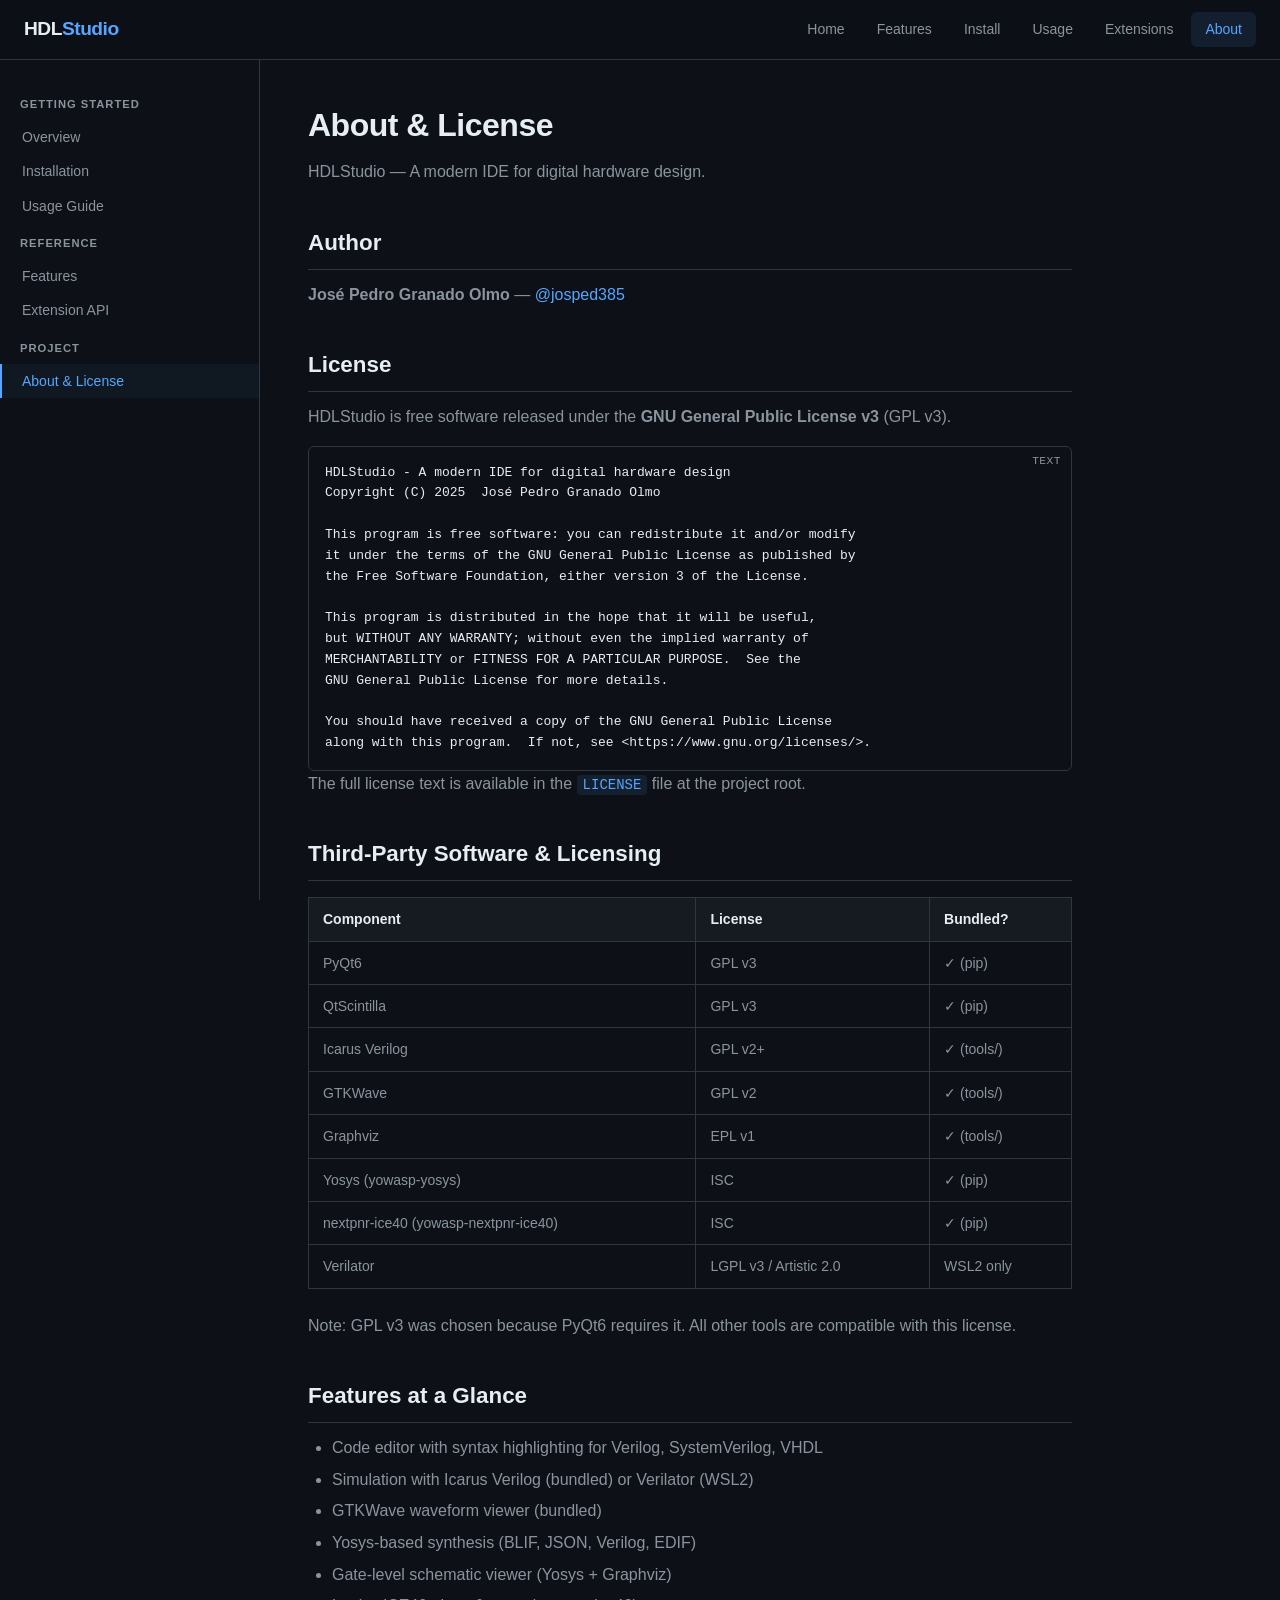
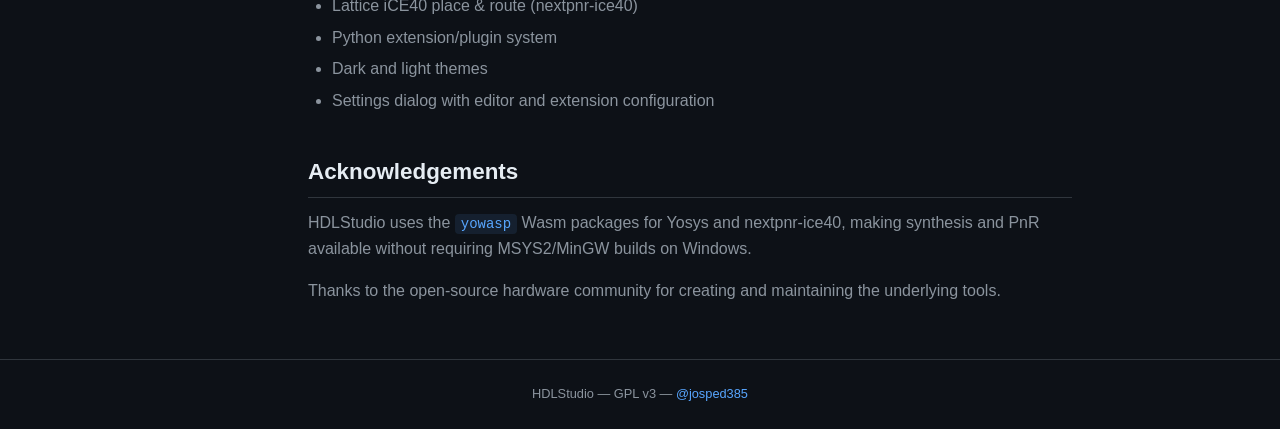
==== docs/about.html @ e597dfac "added docs for github pages" ====
<!DOCTYPE html>
<html lang="en">
<head>
<meta charset="UTF-8">
<meta name="viewport" content="width=device-width, initial-scale=1.0">
<title>About — HDLStudio</title>
<link rel="stylesheet" href="assets/css/style.css">
</head>
<body>

<div class="header">
  <div class="logo">HDL<span>Studio</span></div>
  <nav>
    <a href="index.html">Home</a>
    <a href="features.html">Features</a>
    <a href="install.html">Install</a>
    <a href="usage.html">Usage</a>
    <a href="extensions.html">Extensions</a>
    <a href="about.html">About</a>
  </nav>
</div>

<div class="wrapper">
  <aside class="sidebar">
    <div class="section-title">Getting Started</div>
    <a href="index.html">Overview</a>
    <a href="install.html">Installation</a>
    <a href="usage.html">Usage Guide</a>
    <div class="section-title">Reference</div>
    <a href="features.html">Features</a>
    <a href="extensions.html">Extension API</a>
    <div class="section-title">Project</div>
    <a href="about.html" class="active">About &amp; License</a>
  </aside>

  <main class="content">
    <h1>About &amp; License</h1>
    <p class="subtitle">HDLStudio &mdash; A modern IDE for digital hardware design.</p>

    <h2>Author</h2>
    <p><strong>Jos&eacute; Pedro Granado Olmo</strong> &mdash; <a href="https://github.com/josped385">@josped385</a></p>

    <h2>License</h2>
    <p>HDLStudio is free software released under the <strong>GNU General Public License v3</strong> (GPL v3).</p>
    <pre><code class="lang-tag">text</code>HDLStudio - A modern IDE for digital hardware design
Copyright (C) 2025  Jos&eacute; Pedro Granado Olmo

This program is free software: you can redistribute it and/or modify
it under the terms of the GNU General Public License as published by
the Free Software Foundation, either version 3 of the License.

This program is distributed in the hope that it will be useful,
but WITHOUT ANY WARRANTY; without even the implied warranty of
MERCHANTABILITY or FITNESS FOR A PARTICULAR PURPOSE.  See the
GNU General Public License for more details.

You should have received a copy of the GNU General Public License
along with this program.  If not, see &lt;https://www.gnu.org/licenses/&gt;.</pre>
    <p>The full license text is available in the <code>LICENSE</code> file at the project root.</p>

    <h2>Third-Party Software &amp; Licensing</h2>
    <table>
      <tr><th>Component</th><th>License</th><th>Bundled?</th></tr>
      <tr><td>PyQt6</td><td>GPL v3</td><td>&#x2713; (pip)</td></tr>
      <tr><td>QtScintilla</td><td>GPL v3</td><td>&#x2713; (pip)</td></tr>
      <tr><td>Icarus Verilog</td><td>GPL v2+</td><td>&#x2713; (tools/)</td></tr>
      <tr><td>GTKWave</td><td>GPL v2</td><td>&#x2713; (tools/)</td></tr>
      <tr><td>Graphviz</td><td>EPL v1</td><td>&#x2713; (tools/)</td></tr>
      <tr><td>Yosys (yowasp-yosys)</td><td>ISC</td><td>&#x2713; (pip)</td></tr>
      <tr><td>nextpnr-ice40 (yowasp-nextpnr-ice40)</td><td>ISC</td><td>&#x2713; (pip)</td></tr>
      <tr><td>Verilator</td><td>LGPL v3 / Artistic 2.0</td><td>WSL2 only</td></tr>
    </table>
    <p>Note: GPL v3 was chosen because PyQt6 requires it. All other tools are compatible with this license.</p>

    <h2>Features at a Glance</h2>
    <ul>
      <li>Code editor with syntax highlighting for Verilog, SystemVerilog, VHDL</li>
      <li>Simulation with Icarus Verilog (bundled) or Verilator (WSL2)</li>
      <li>GTKWave waveform viewer (bundled)</li>
      <li>Yosys-based synthesis (BLIF, JSON, Verilog, EDIF)</li>
      <li>Gate-level schematic viewer (Yosys + Graphviz)</li>
      <li>Lattice iCE40 place &amp; route (nextpnr-ice40)</li>
      <li>Python extension/plugin system</li>
      <li>Dark and light themes</li>
      <li>Settings dialog with editor and extension configuration</li>
    </ul>

    <h2>Acknowledgements</h2>
    <p>HDLStudio uses the <code>yowasp</code> Wasm packages for Yosys and nextpnr-ice40, making synthesis and PnR available without requiring MSYS2/MinGW builds on Windows.</p>
    <p>Thanks to the open-source hardware community for creating and maintaining the underlying tools.</p>

  </main>
</div>

<div class="footer">
  HDLStudio &mdash; GPL v3 &mdash; <a href="https://github.com/josped385">@josped385</a>
</div>
<script src="assets/js/main.js"></script>
</body>
</html>
---- docs/assets/css/style.css ----
:root {
  --bg: #0d1117;
  --bg-card: #161b22;
  --bg-hover: #1c2333;
  --border: #30363d;
  --text: #e6edf3;
  --text-secondary: #8b949e;
  --accent: #58a6ff;
  --accent-green: #3fb950;
  --accent-orange: #d29922;
  --accent-red: #f85149;
  --header-height: 60px;
  --sidebar-width: 260px;
}
* { margin: 0; padding: 0; box-sizing: border-box; }
body {
  font-family: -apple-system, BlinkMacSystemFont, "Segoe UI", Roboto, "Helvetica Neue", Arial, sans-serif;
  background: var(--bg);
  color: var(--text);
  line-height: 1.6;
  min-height: 100vh;
  display: flex;
  flex-direction: column;
}
a { color: var(--accent); text-decoration: none; }
a:hover { text-decoration: underline; }
code {
  font-family: "SFMono-Regular", Consolas, "Liberation Mono", Menlo, monospace;
  background: rgba(88,166,255,0.1);
  color: var(--accent);
  padding: 2px 6px;
  border-radius: 4px;
  font-size: 0.875em;
}
pre {
  background: #0d1117;
  border: 1px solid var(--border);
  border-radius: 6px;
  padding: 16px;
  overflow-x: auto;
  position: relative;
}
pre code {
  background: none;
  padding: 0;
  color: #c9d1d9;
  font-size: 0.8125rem;
  line-height: 1.5;
}
pre .lang-tag {
  position: absolute;
  top: 6px; right: 10px;
  font-size: 0.7rem;
  color: var(--text-secondary);
  text-transform: uppercase;
  letter-spacing: 0.5px;
}

/* Header */
.header {
  position: fixed; top: 0; left: 0; right: 0;
  height: var(--header-height);
  background: rgba(13,17,23,0.92);
  backdrop-filter: blur(12px);
  border-bottom: 1px solid var(--border);
  display: flex; align-items: center;
  padding: 0 24px;
  z-index: 100;
}
.header .logo {
  font-size: 1.2rem; font-weight: 700;
  color: var(--text); letter-spacing: -0.5px;
}
.header .logo span { color: var(--accent); }
.header nav {
  margin-left: auto;
  display: flex; gap: 4px;
}
.header nav a {
  color: var(--text-secondary);
  padding: 6px 14px;
  border-radius: 6px;
  font-size: 0.875rem;
  transition: all 0.15s;
}
.header nav a:hover {
  color: var(--text);
  background: var(--bg-hover);
  text-decoration: none;
}
.header nav a.active {
  color: var(--accent);
  background: rgba(88,166,255,0.1);
}

/* Layout */
.wrapper {
  display: flex;
  margin-top: var(--header-height);
  min-height: calc(100vh - var(--header-height));
}

/* Sidebar */
.sidebar {
  width: var(--sidebar-width);
  flex-shrink: 0;
  padding: 24px 0;
  border-right: 1px solid var(--border);
  position: sticky;
  top: var(--header-height);
  height: calc(100vh - var(--header-height));
  overflow-y: auto;
}
.sidebar .section-title {
  font-size: 0.7rem;
  text-transform: uppercase;
  letter-spacing: 1px;
  color: var(--text-secondary);
  padding: 12px 20px 6px;
  font-weight: 600;
}
.sidebar a {
  display: block;
  padding: 6px 20px;
  color: var(--text-secondary);
  font-size: 0.875rem;
  border-left: 2px solid transparent;
  transition: all 0.15s;
}
.sidebar a:hover {
  color: var(--text);
  background: var(--bg-hover);
  text-decoration: none;
}
.sidebar a.active {
  color: var(--accent);
  border-left-color: var(--accent);
  background: rgba(88,166,255,0.05);
}

/* Content */
.content {
  flex: 1;
  padding: 40px 48px;
  max-width: 860px;
}
.content h1 {
  font-size: 2rem;
  font-weight: 700;
  margin-bottom: 8px;
  letter-spacing: -0.5px;
}
.content h1 .subtitle {
  font-size: 1rem;
  font-weight: 400;
  color: var(--text-secondary);
  display: block;
  margin-top: 4px;
}
.content h2 {
  font-size: 1.4rem;
  font-weight: 600;
  margin-top: 40px;
  margin-bottom: 12px;
  padding-bottom: 8px;
  border-bottom: 1px solid var(--border);
}
.content h3 {
  font-size: 1.1rem;
  font-weight: 600;
  margin-top: 28px;
  margin-bottom: 8px;
}
.content p { margin-bottom: 16px; color: var(--text-secondary); }
.content ul, .content ol { margin-bottom: 16px; padding-left: 24px; }
.content li { margin-bottom: 6px; color: var(--text-secondary); }
.content img { max-width: 100%; border-radius: 8px; border: 1px solid var(--border); }

/* Cards */
.cards {
  display: grid;
  grid-template-columns: repeat(auto-fill, minmax(240px, 1fr));
  gap: 16px;
  margin: 24px 0;
}
.card {
  background: var(--bg-card);
  border: 1px solid var(--border);
  border-radius: 8px;
  padding: 20px;
  transition: border-color 0.15s;
}
.card:hover { border-color: var(--accent); }
.card .icon { font-size: 1.5rem; margin-bottom: 8px; display: block; }
.card h3 { font-size: 1rem; margin: 0 0 6px; }
.card p { font-size: 0.85rem; color: var(--text-secondary); margin: 0; }

/* Feature list */
.feature-list {
  list-style: none;
  padding: 0;
}
.feature-list li {
  padding: 12px 16px;
  background: var(--bg-card);
  border: 1px solid var(--border);
  border-radius: 6px;
  margin-bottom: 8px;
  display: flex;
  align-items: flex-start;
  gap: 10px;
}
.feature-list li .check {
  color: var(--accent-green);
  font-weight: bold;
  flex-shrink: 0;
}

/* Table */
table {
  width: 100%;
  border-collapse: collapse;
  margin: 16px 0 24px;
  font-size: 0.875rem;
}
th, td {
  text-align: left;
  padding: 10px 14px;
  border: 1px solid var(--border);
}
th {
  background: var(--bg-card);
  font-weight: 600;
  color: var(--text);
}
td { color: var(--text-secondary); }

/* Alert boxes */
.alert {
  padding: 14px 16px;
  border-radius: 6px;
  margin-bottom: 16px;
  font-size: 0.875rem;
  border: 1px solid;
}
.alert.info {
  background: rgba(88,166,255,0.08);
  border-color: rgba(88,166,255,0.3);
  color: var(--accent);
}
.alert.warning {
  background: rgba(210,153,34,0.08);
  border-color: rgba(210,153,34,0.3);
  color: var(--accent-orange);
}
.alert.success {
  background: rgba(63,185,80,0.08);
  border-color: rgba(63,185,80,0.3);
  color: var(--accent-green);
}

/* Hero */
.hero {
  text-align: center;
  padding: 60px 0 40px;
}
.hero h1 { font-size: 2.8rem; margin-bottom: 12px; }
.hero p {
  font-size: 1.1rem;
  color: var(--text-secondary);
  max-width: 600px;
  margin: 0 auto 28px;
}
.hero .btn {
  display: inline-block;
  padding: 10px 24px;
  border-radius: 6px;
  font-weight: 600;
  font-size: 0.9rem;
  transition: all 0.15s;
  margin: 4px;
}
.hero .btn.primary {
  background: var(--accent);
  color: #fff;
}
.hero .btn.primary:hover { opacity: 0.9; text-decoration: none; }
.hero .btn.secondary {
  background: var(--bg-card);
  color: var(--text);
  border: 1px solid var(--border);
}
.hero .btn.secondary:hover { border-color: var(--text-secondary); text-decoration: none; }

/* Footer */
.footer {
  text-align: center;
  padding: 24px;
  border-top: 1px solid var(--border);
  color: var(--text-secondary);
  font-size: 0.8rem;
  margin-top: auto;
}

/* Mobile */
@media (max-width: 768px) {
  .sidebar { display: none; }
  .content { padding: 24px 20px; }
  .header { padding: 0 12px; }
  .header nav a { padding: 6px 8px; font-size: 0.8rem; }
  .hero h1 { font-size: 2rem; }
  .cards { grid-template-columns: 1fr; }
}

/* Steps */
.steps {
  counter-reset: step;
  list-style: none;
  padding: 0;
}
.steps li {
  counter-increment: step;
  padding: 16px 16px 16px 48px;
  background: var(--bg-card);
  border: 1px solid var(--border);
  border-radius: 6px;
  margin-bottom: 10px;
  position: relative;
}
.steps li::before {
  content: counter(step);
  position: absolute;
  left: 14px;
  top: 14px;
  width: 24px; height: 24px;
  background: var(--accent);
  color: #fff;
  border-radius: 50%;
  display: flex;
  align-items: center;
  justify-content: center;
  font-size: 0.8rem;
  font-weight: 700;
}
.steps li strong { color: var(--text); display: block; margin-bottom: 4px; }
.steps li code { font-size: 0.8rem; }
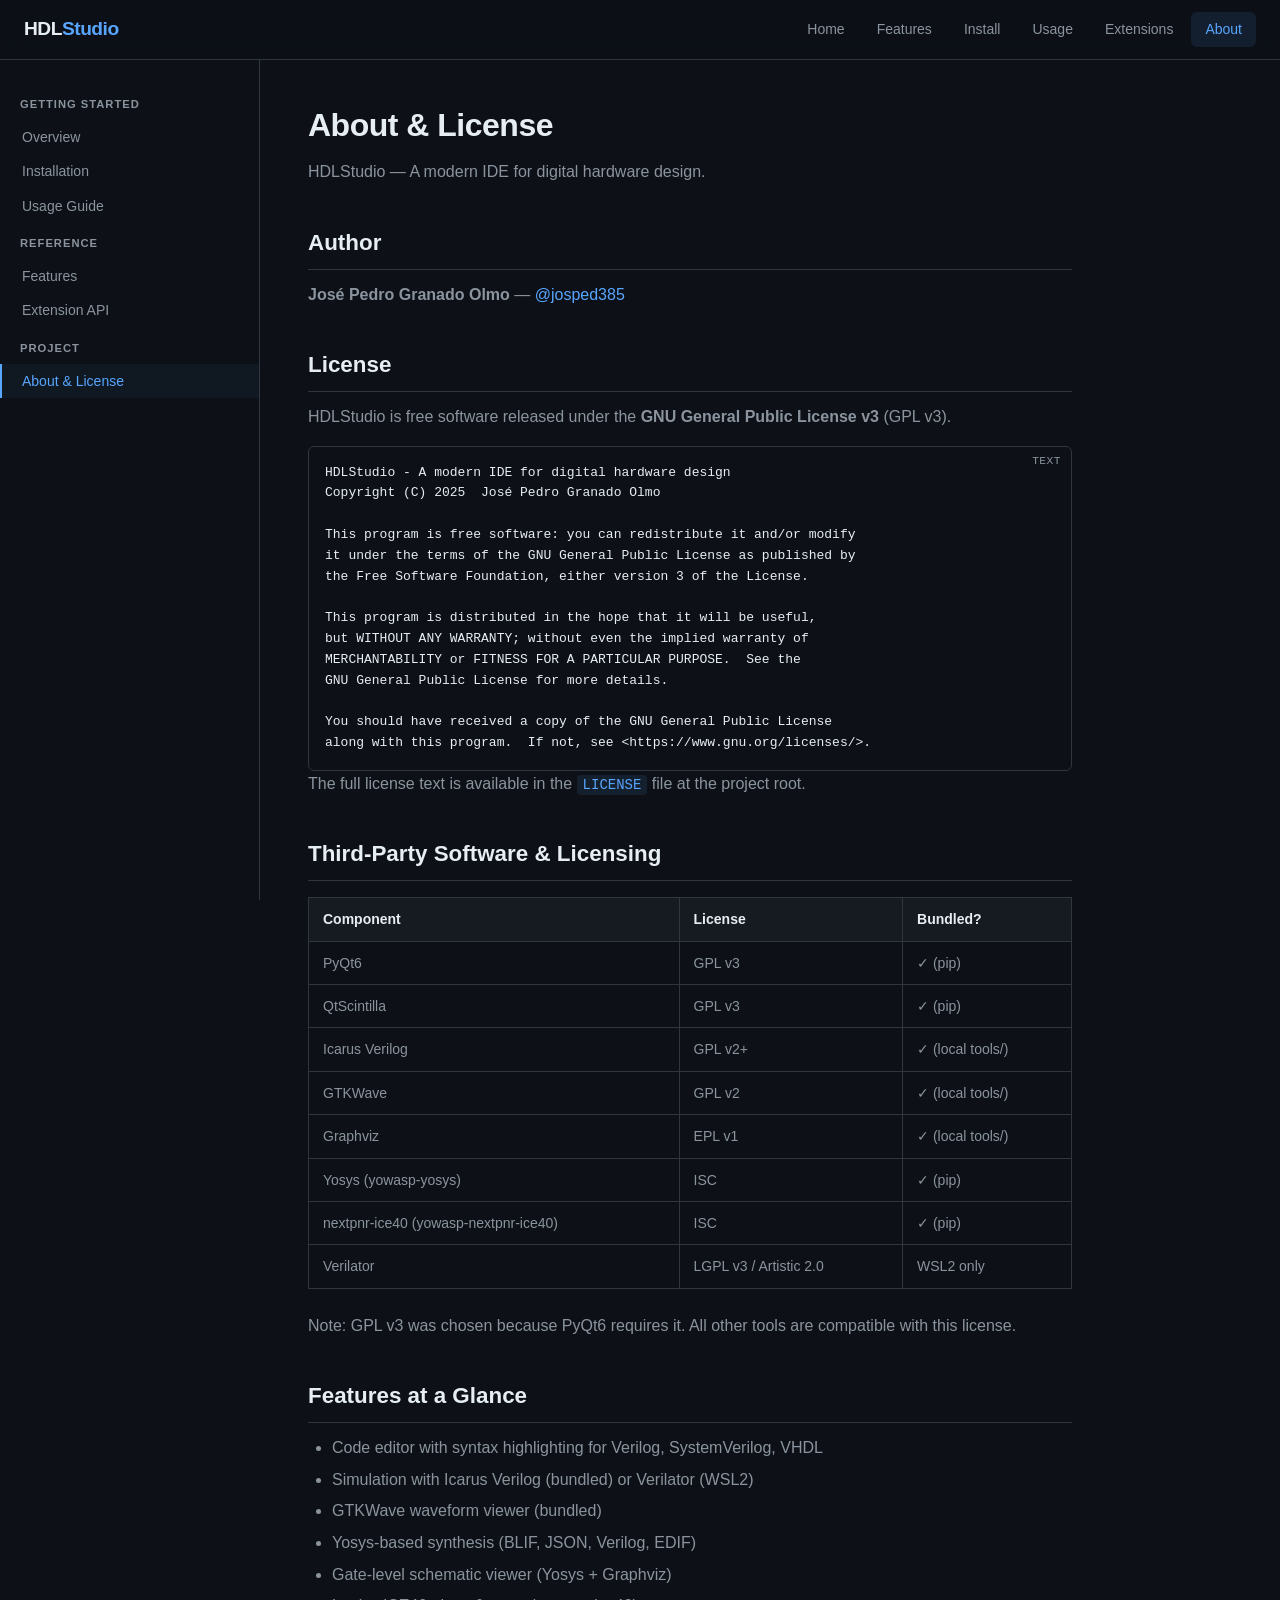
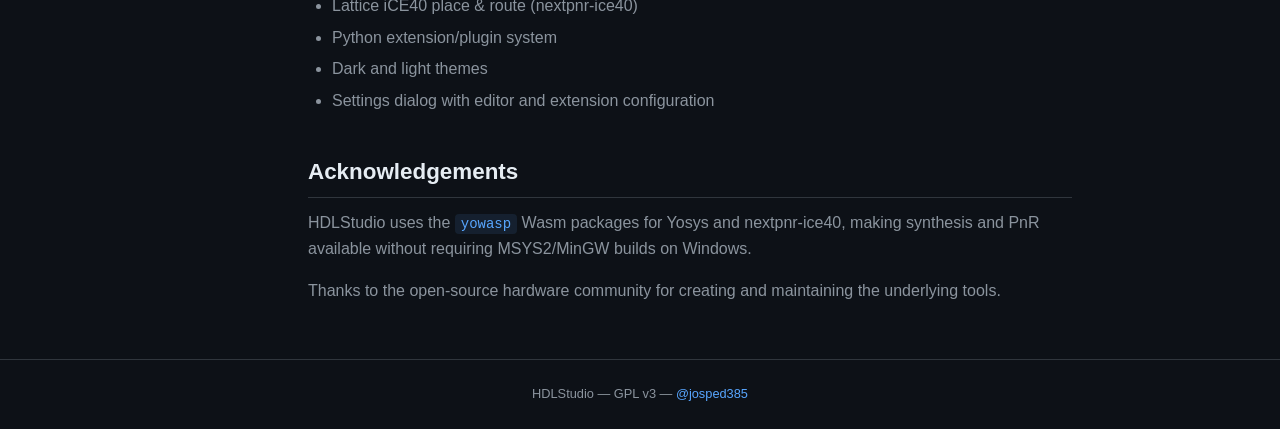
==== commit 47a7e8f6: "more fixes added examples, fixes and changed description in docs" ====
--- a/docs/about.html
+++ b/docs/about.html
@@ -63,9 +63,9 @@
       <tr><th>Component</th><th>License</th><th>Bundled?</th></tr>
       <tr><td>PyQt6</td><td>GPL v3</td><td>&#x2713; (pip)</td></tr>
       <tr><td>QtScintilla</td><td>GPL v3</td><td>&#x2713; (pip)</td></tr>
-      <tr><td>Icarus Verilog</td><td>GPL v2+</td><td>&#x2713; (tools/)</td></tr>
-      <tr><td>GTKWave</td><td>GPL v2</td><td>&#x2713; (tools/)</td></tr>
-      <tr><td>Graphviz</td><td>EPL v1</td><td>&#x2713; (tools/)</td></tr>
+      <tr><td>Icarus Verilog</td><td>GPL v2+</td><td>&#x2713; (local tools/)</td></tr>
+      <tr><td>GTKWave</td><td>GPL v2</td><td>&#x2713; (local tools/)</td></tr>
+      <tr><td>Graphviz</td><td>EPL v1</td><td>&#x2713; (local tools/)</td></tr>
       <tr><td>Yosys (yowasp-yosys)</td><td>ISC</td><td>&#x2713; (pip)</td></tr>
       <tr><td>nextpnr-ice40 (yowasp-nextpnr-ice40)</td><td>ISC</td><td>&#x2713; (pip)</td></tr>
       <tr><td>Verilator</td><td>LGPL v3 / Artistic 2.0</td><td>WSL2 only</td></tr>
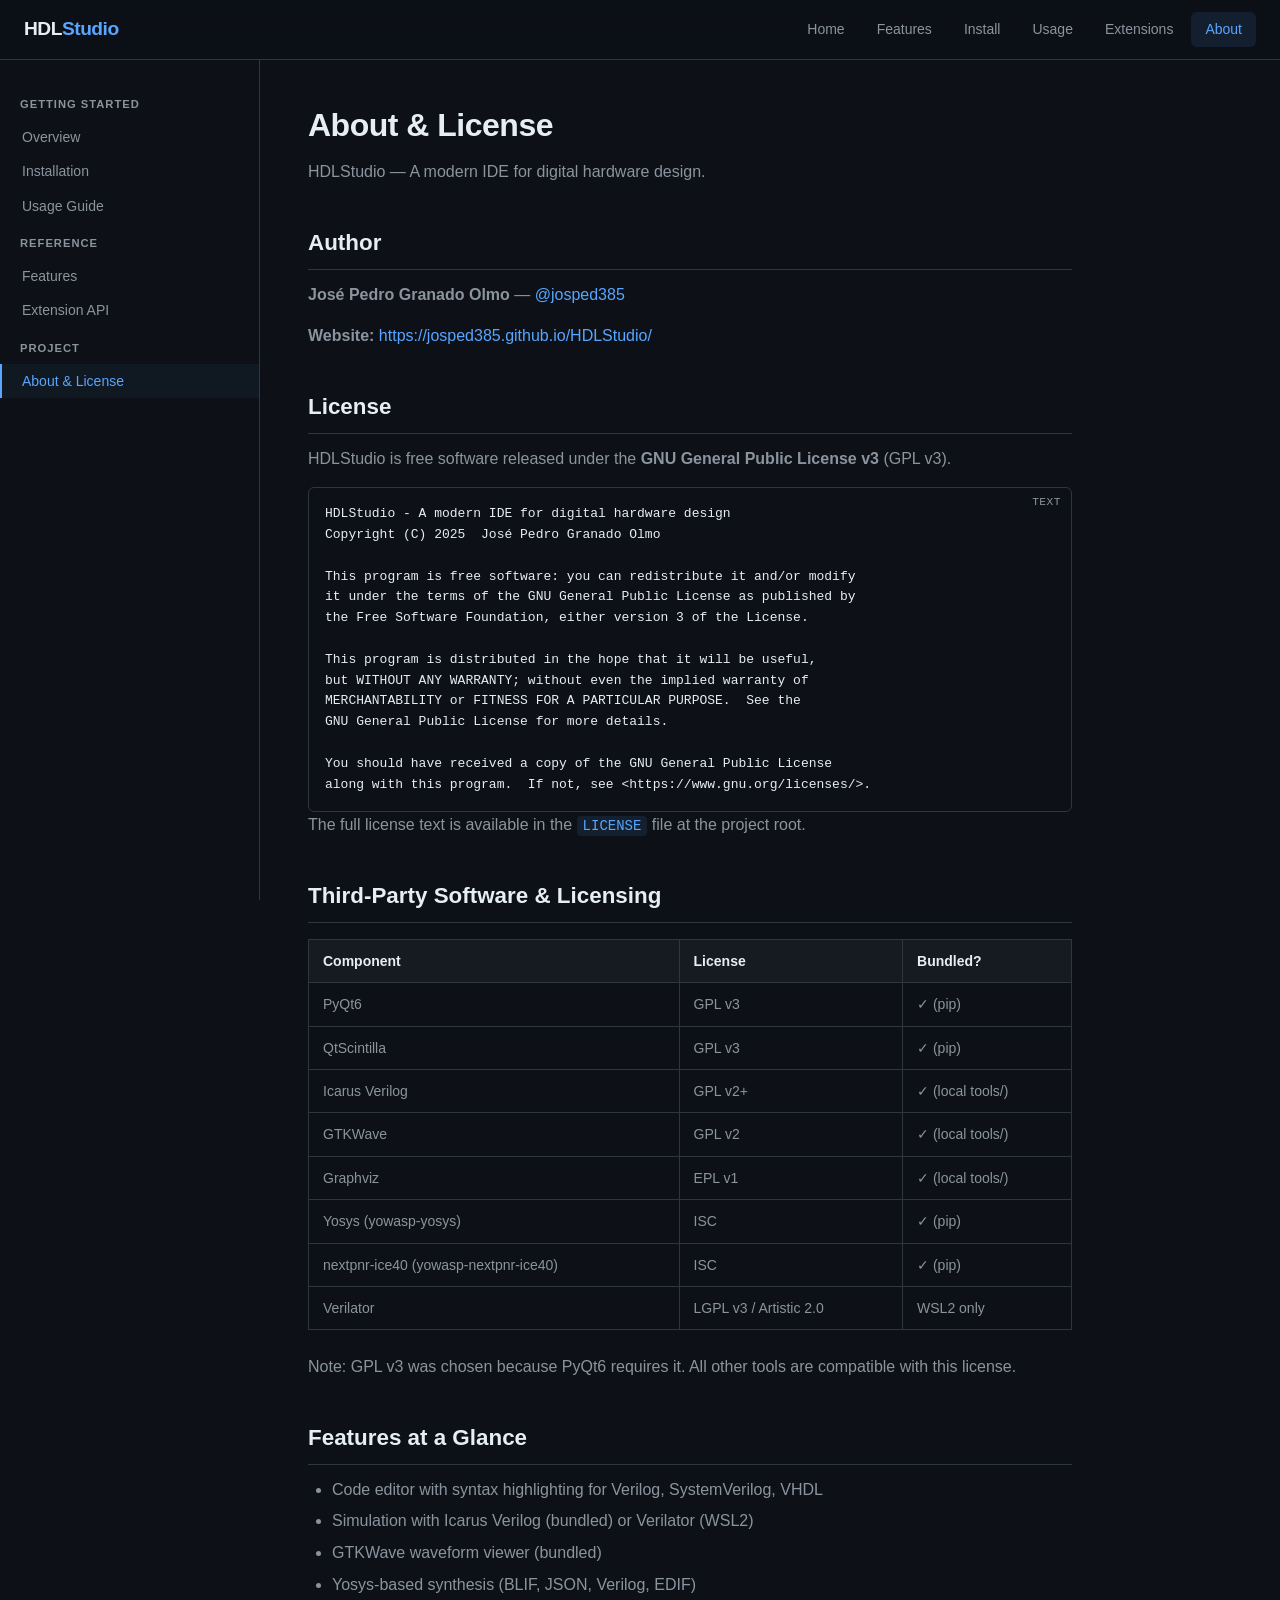
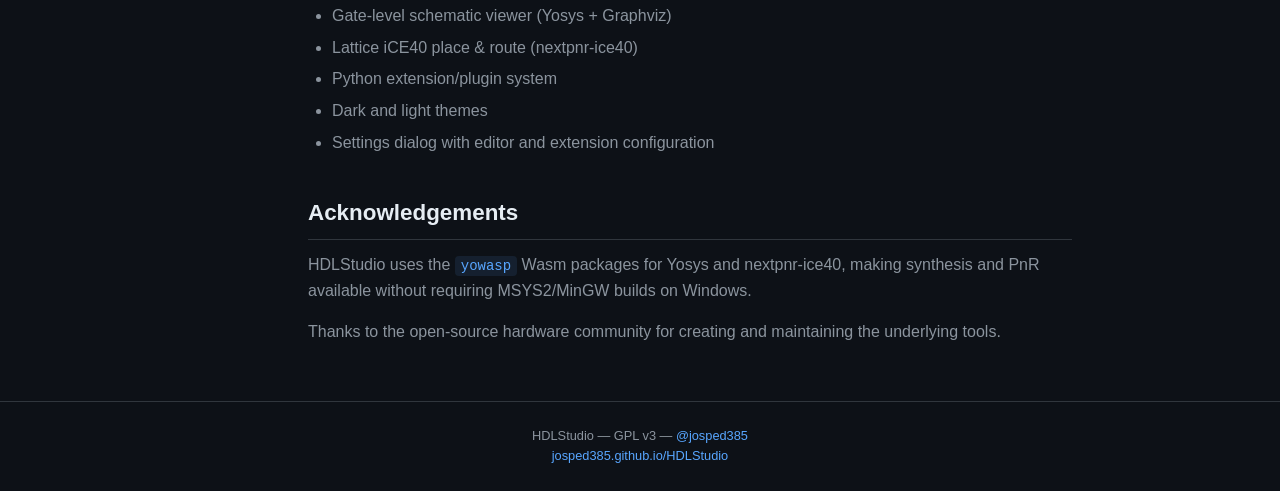
==== commit 0ece21f2: "added web for hdlstudio" ====
--- a/docs/about.html
+++ b/docs/about.html
@@ -39,6 +39,7 @@
 
     <h2>Author</h2>
     <p><strong>Jos&eacute; Pedro Granado Olmo</strong> &mdash; <a href="https://github.com/josped385">@josped385</a></p>
+    <p><strong>Website:</strong> <a href="https://josped385.github.io/HDLStudio/">https://josped385.github.io/HDLStudio/</a></p>
 
     <h2>License</h2>
     <p>HDLStudio is free software released under the <strong>GNU General Public License v3</strong> (GPL v3).</p>
@@ -93,7 +94,7 @@
 </div>
 
 <div class="footer">
-  HDLStudio &mdash; GPL v3 &mdash; <a href="https://github.com/josped385">@josped385</a>
+  HDLStudio &mdash; GPL v3 &mdash; <a href="https://github.com/josped385">@josped385</a><br><a href='https://josped385.github.io/HDLStudio/'>josped385.github.io/HDLStudio</a>
 </div>
 <script src="assets/js/main.js"></script>
 </body>
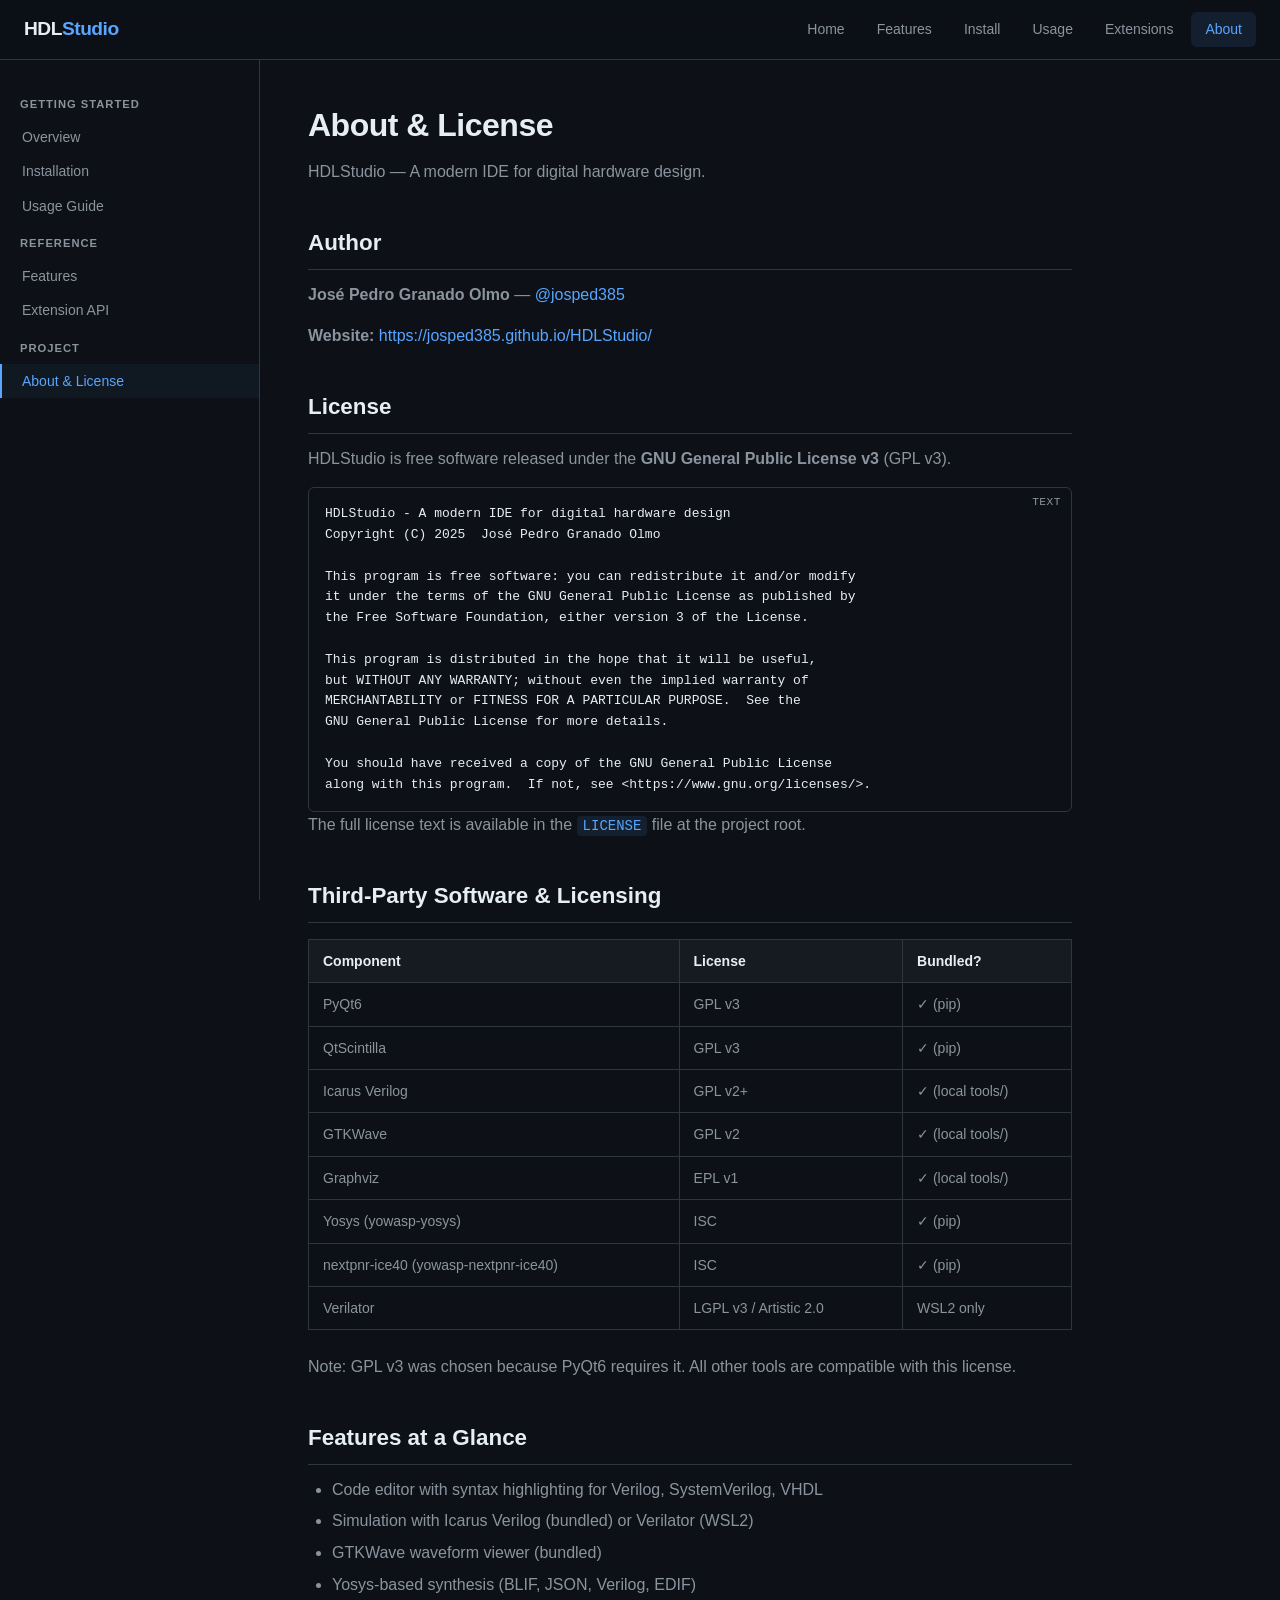
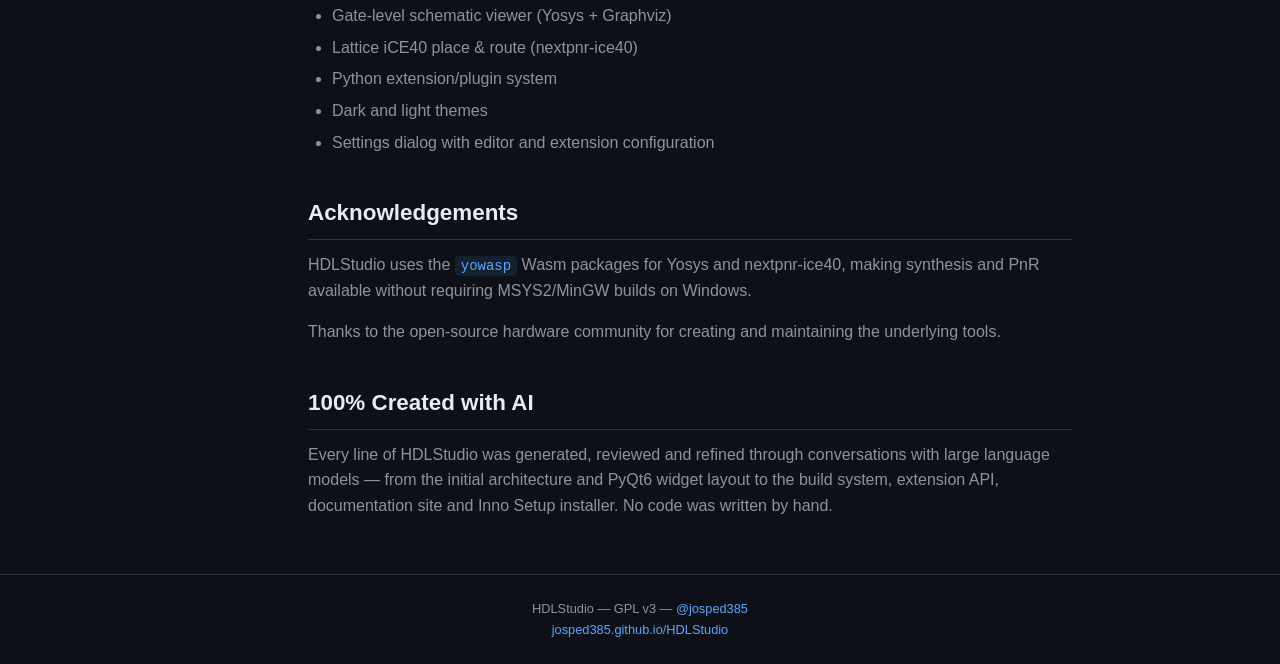
==== commit ec56b9d0: "update docs" ====
--- a/docs/about.html
+++ b/docs/about.html
@@ -90,6 +90,9 @@
     <p>HDLStudio uses the <code>yowasp</code> Wasm packages for Yosys and nextpnr-ice40, making synthesis and PnR available without requiring MSYS2/MinGW builds on Windows.</p>
     <p>Thanks to the open-source hardware community for creating and maintaining the underlying tools.</p>
 
+    <h2>100% Created with AI</h2>
+    <p>Every line of HDLStudio was generated, reviewed and refined through conversations with large language models &mdash; from the initial architecture and PyQt6 widget layout to the build system, extension API, documentation site and Inno Setup installer. No code was written by hand.</p>
+
   </main>
 </div>
 
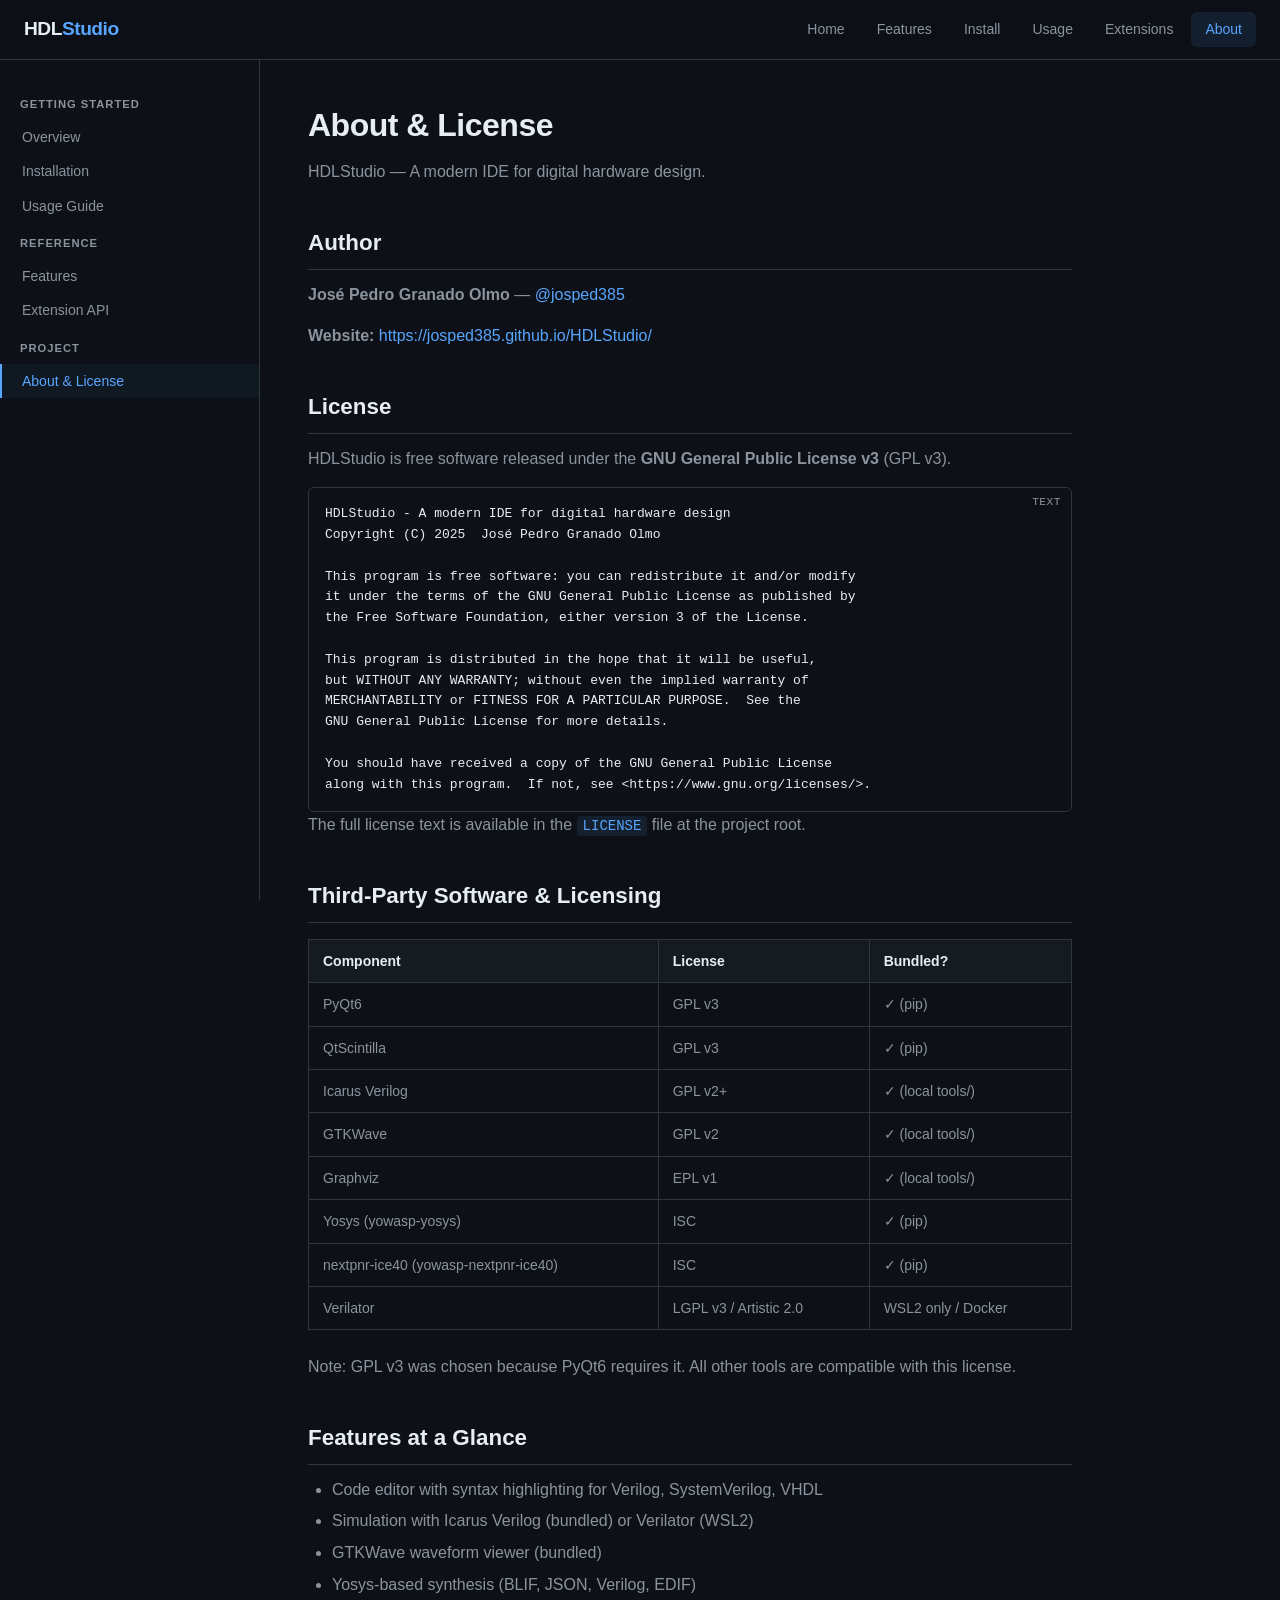
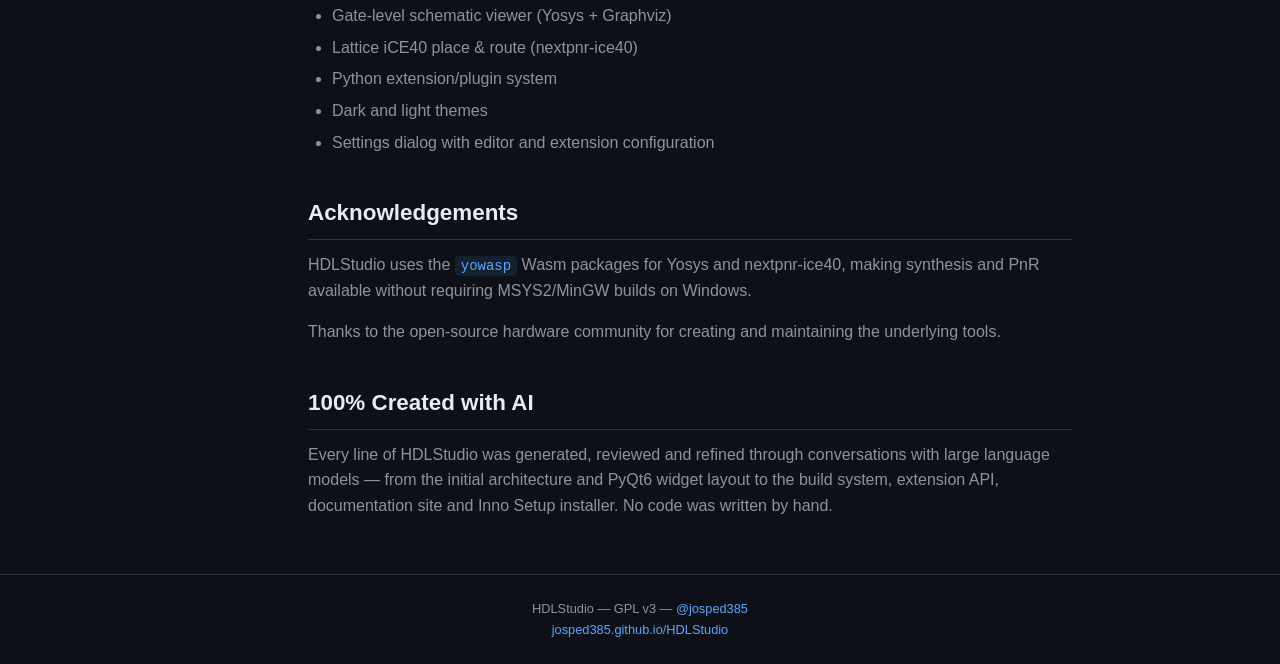
==== commit 7dceb1e3: "added docker support" ====
--- a/docs/about.html
+++ b/docs/about.html
@@ -69,7 +69,7 @@
       <tr><td>Graphviz</td><td>EPL v1</td><td>&#x2713; (local tools/)</td></tr>
       <tr><td>Yosys (yowasp-yosys)</td><td>ISC</td><td>&#x2713; (pip)</td></tr>
       <tr><td>nextpnr-ice40 (yowasp-nextpnr-ice40)</td><td>ISC</td><td>&#x2713; (pip)</td></tr>
-      <tr><td>Verilator</td><td>LGPL v3 / Artistic 2.0</td><td>WSL2 only</td></tr>
+      <tr><td>Verilator</td><td>LGPL v3 / Artistic 2.0</td><td>WSL2 only / Docker</td></tr>
     </table>
     <p>Note: GPL v3 was chosen because PyQt6 requires it. All other tools are compatible with this license.</p>
 
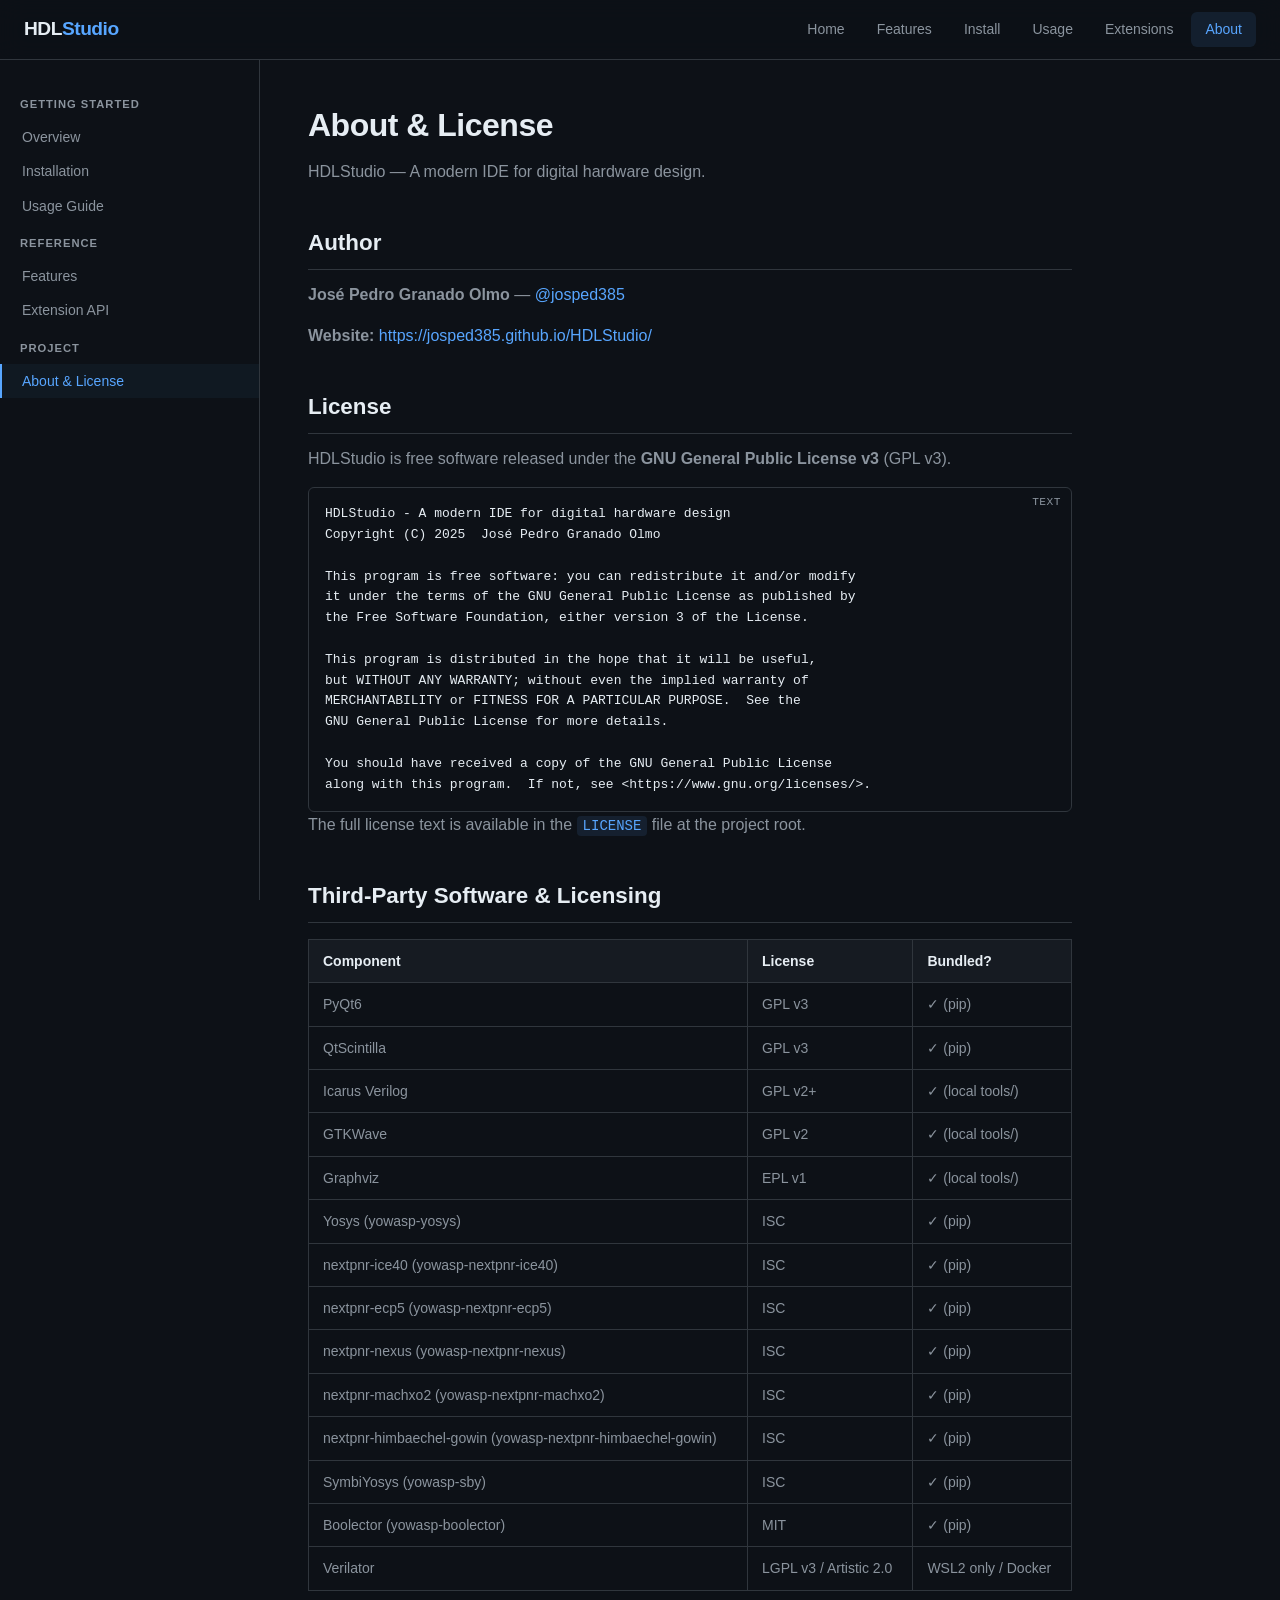
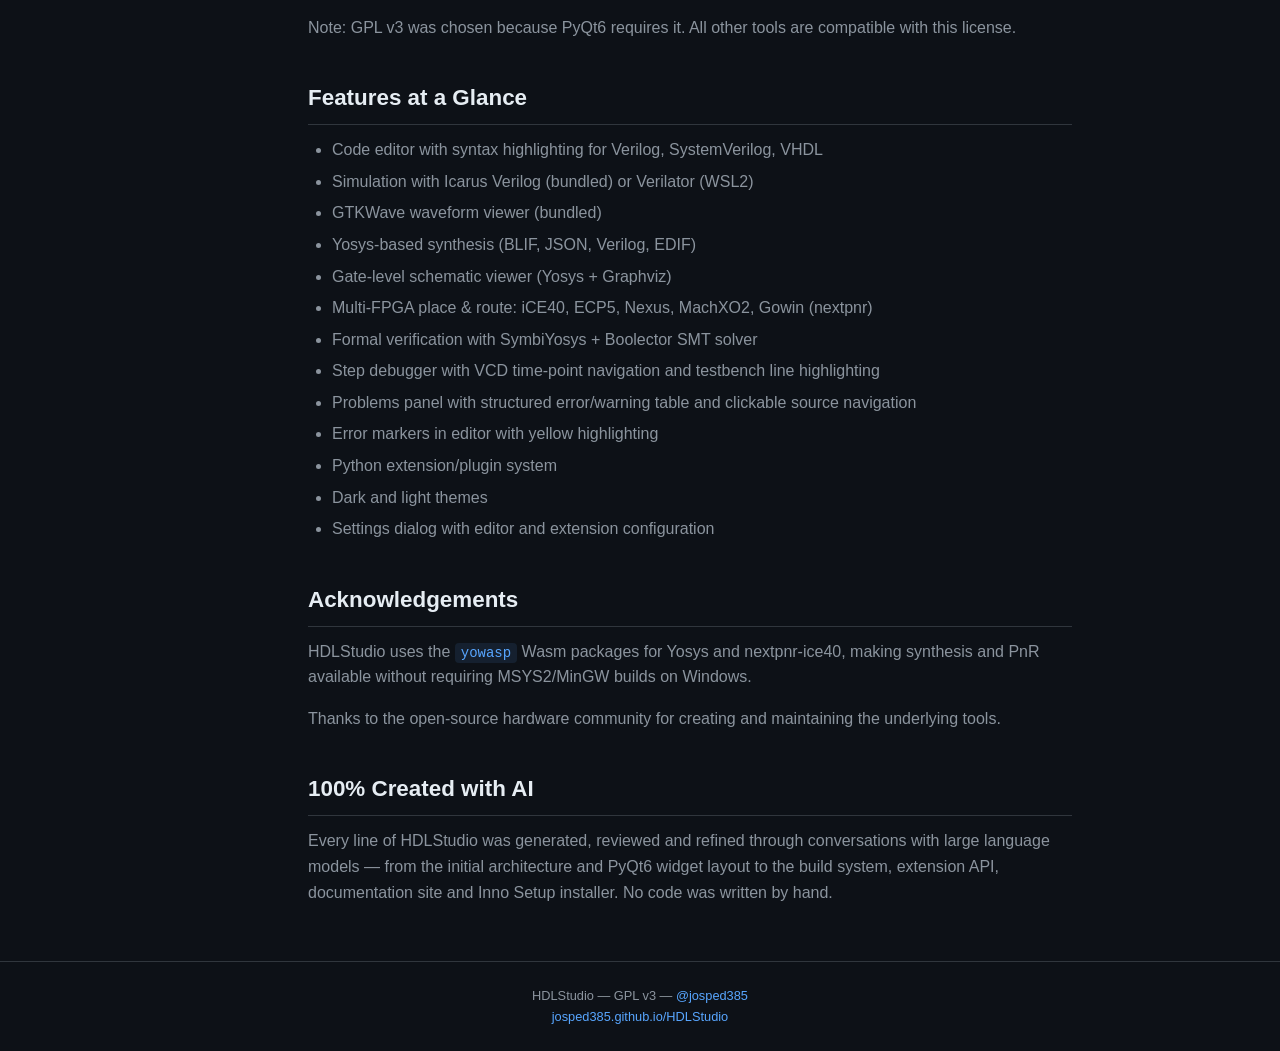
==== commit f4b0d7ca: "updated about, added boolector" ====
--- a/docs/about.html
+++ b/docs/about.html
@@ -69,6 +69,12 @@
       <tr><td>Graphviz</td><td>EPL v1</td><td>&#x2713; (local tools/)</td></tr>
       <tr><td>Yosys (yowasp-yosys)</td><td>ISC</td><td>&#x2713; (pip)</td></tr>
       <tr><td>nextpnr-ice40 (yowasp-nextpnr-ice40)</td><td>ISC</td><td>&#x2713; (pip)</td></tr>
+      <tr><td>nextpnr-ecp5 (yowasp-nextpnr-ecp5)</td><td>ISC</td><td>&#x2713; (pip)</td></tr>
+      <tr><td>nextpnr-nexus (yowasp-nextpnr-nexus)</td><td>ISC</td><td>&#x2713; (pip)</td></tr>
+      <tr><td>nextpnr-machxo2 (yowasp-nextpnr-machxo2)</td><td>ISC</td><td>&#x2713; (pip)</td></tr>
+      <tr><td>nextpnr-himbaechel-gowin (yowasp-nextpnr-himbaechel-gowin)</td><td>ISC</td><td>&#x2713; (pip)</td></tr>
+      <tr><td>SymbiYosys (yowasp-sby)</td><td>ISC</td><td>&#x2713; (pip)</td></tr>
+      <tr><td>Boolector (yowasp-boolector)</td><td>MIT</td><td>&#x2713; (pip)</td></tr>
       <tr><td>Verilator</td><td>LGPL v3 / Artistic 2.0</td><td>WSL2 only / Docker</td></tr>
     </table>
     <p>Note: GPL v3 was chosen because PyQt6 requires it. All other tools are compatible with this license.</p>
@@ -80,7 +86,11 @@
       <li>GTKWave waveform viewer (bundled)</li>
       <li>Yosys-based synthesis (BLIF, JSON, Verilog, EDIF)</li>
       <li>Gate-level schematic viewer (Yosys + Graphviz)</li>
-      <li>Lattice iCE40 place &amp; route (nextpnr-ice40)</li>
+      <li>Multi-FPGA place &amp; route: iCE40, ECP5, Nexus, MachXO2, Gowin (nextpnr)</li>
+      <li>Formal verification with SymbiYosys + Boolector SMT solver</li>
+      <li>Step debugger with VCD time-point navigation and testbench line highlighting</li>
+      <li>Problems panel with structured error/warning table and clickable source navigation</li>
+      <li>Error markers in editor with yellow highlighting</li>
       <li>Python extension/plugin system</li>
       <li>Dark and light themes</li>
       <li>Settings dialog with editor and extension configuration</li>
